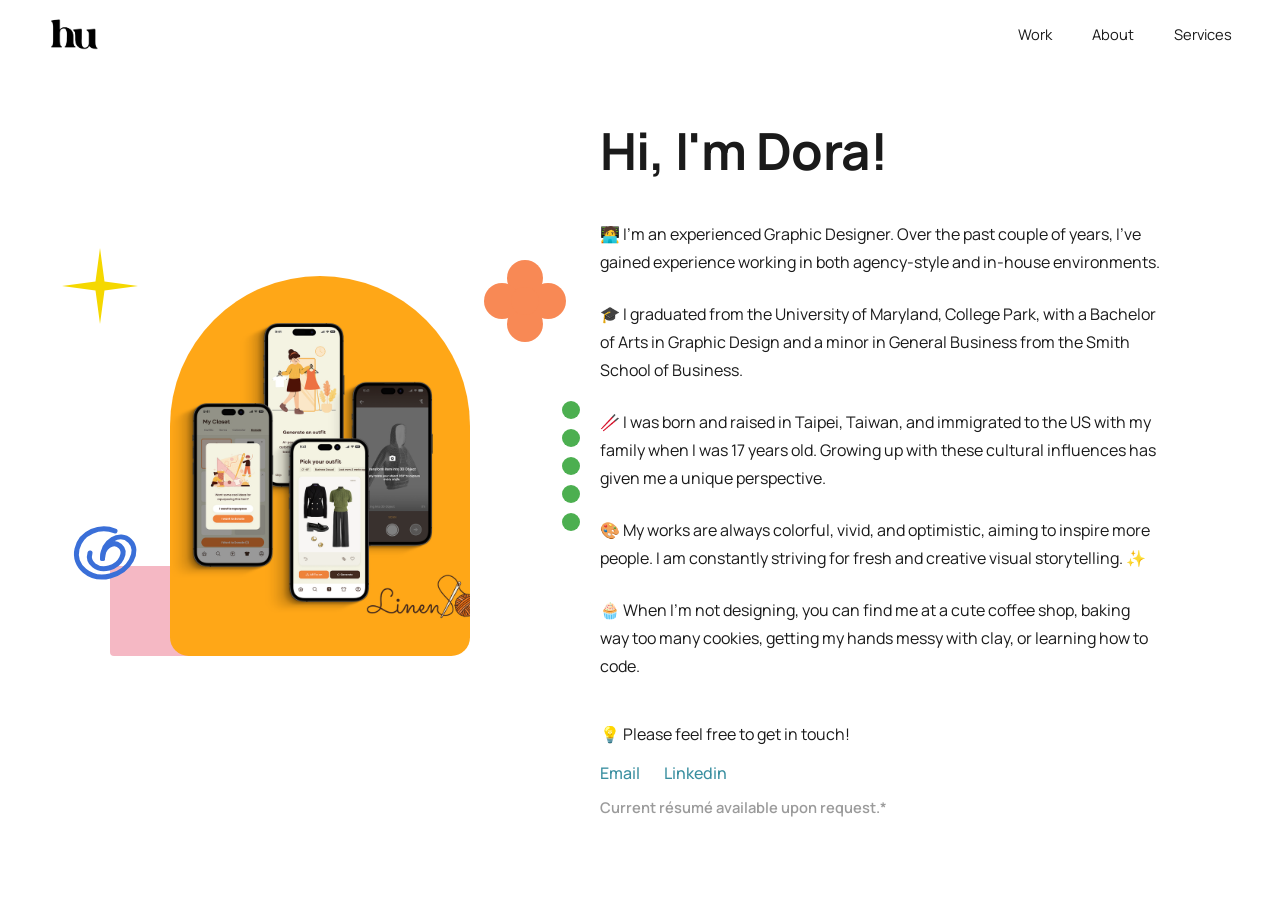
==== about.html @ 2152e041 "Initial portfolio upload" ====
<!DOCTYPE html>
<html lang="en">
<head>
  <meta charset="UTF-8" />
  <meta name="viewport" content="width=device-width, initial-scale=1.0" />
  <title>About — Dora Hu Design</title>
  <meta name="description" content="About Dora Hu — Graphic Designer based in the Washington D.C. area." />
  <link rel="preconnect" href="https://fonts.googleapis.com" />
  <link rel="preconnect" href="https://fonts.gstatic.com" crossorigin />
  <link href="https://fonts.googleapis.com/css2?family=Playfair+Display:ital,wght@1,700&family=Inter:wght@300;400;500;600;700&family=Manrope:wght@400;500;600;700&display=swap" rel="stylesheet" />

  <style>
    *, *::before, *::after { box-sizing: border-box; margin: 0; padding: 0; }

    body {
      font-family: 'Manrope', sans-serif;
      background: #ffffff;
      color: #1a1a1a;
      min-height: 100vh;
      overflow-x: hidden;
    }

    a { text-decoration: none; color: inherit; }

    /* ─── NAV ─────────────────────────────────────────────── */
    nav {
      position: fixed;
      top: 0; left: 0; right: 0;
      z-index: 200;
      display: flex;
      align-items: center;
      justify-content: space-between;
      padding: 1.1rem 3rem;
      background: rgba(255,255,255,0.97);
      backdrop-filter: blur(10px);
    }

    .nav-logo img {
      height: 32px;
      width: auto;
      display: block;
    }

    .nav-links {
      display: flex;
      align-items: center;
      gap: 2.5rem;
      list-style: none;
    }

    .nav-links a {
      font-size: 0.92rem;
      font-weight: 400;
      color: #1a1a1a;
      transition: opacity 0.2s;
    }

    .nav-links a:hover { opacity: 0.45; }

    /* ─── MAIN LAYOUT ─────────────────────────────────────── */
    .page {
      min-height: 100vh;
      display: flex;
      align-items: center;
      padding: 7rem 5rem 5rem;
      gap: 5rem;
      max-width: 1200px;
      margin: 0 auto;
    }

    /* ─── LEFT: PHOTO + DECORATIONS ──────────────────────── */
    .photo-col {
      flex: 0 0 400px;
      position: relative;
      display: flex;
      align-items: center;
      justify-content: center;
    }

    .photo-frame {
      position: relative;
      width: 300px;
      z-index: 2;
    }

    .photo-frame img.main-photo {
      width: 100%;
      height: 380px;
      object-fit: cover;
      object-position: center top;
      border-radius: 160px 160px 20px 20px;
      display: block;
    }

    /* decorative shapes */
    .deco {
      position: absolute;
      pointer-events: none;
    }

    /* yellow starburst — top left */
    .deco-star {
      top: -30px;
      left: -60px;
      width: 80px;
      height: 80px;
      z-index: 3;
    }

    /* orange flower — top right */
    .deco-flower {
      top: -20px;
      right: -50px;
      width: 90px;
      height: 90px;
      z-index: 3;
    }

    /* blue spiral — bottom left */
    .deco-spiral {
      bottom: 60px;
      left: -55px;
      width: 75px;
      height: 75px;
      z-index: 3;
    }

    /* pink rectangle — bottom left */
    .deco-rect {
      bottom: 0;
      left: -10px;
      width: 100px;
      height: 90px;
      background: #f5b8c4;
      z-index: 1;
      border-radius: 4px;
    }

    /* green dots — right side */
    .deco-dots {
      right: -60px;
      top: 50%;
      transform: translateY(-50%);
      display: flex;
      flex-direction: column;
      gap: 10px;
      z-index: 3;
    }

    .deco-dots span {
      display: block;
      width: 18px;
      height: 18px;
      border-radius: 50%;
      background: #4caf50;
    }

    /* ─── RIGHT: TEXT ─────────────────────────────────────── */
    .text-col {
      flex: 1;
    }

    .text-col h1 {
      font-family: 'Manrope', sans-serif;
      font-size: clamp(2.4rem, 4vw, 3.2rem);
      font-weight: 700;
      letter-spacing: -0.01em;
      margin-bottom: 2.2rem;
      color: #1a1a1a;
    }

    .bio-list {
      display: flex;
      flex-direction: column;
      gap: 1.5rem;
      margin-bottom: 2.5rem;
    }

    .bio-item {
      font-size: 1rem;
      line-height: 1.75;
      color: #1a1a1a;
    }

    .contact-label {
      font-size: 1rem;
      line-height: 1.75;
      margin-bottom: 0.85rem;
      color: #1a1a1a;
    }

    .contact-links {
      display: flex;
      gap: 1.5rem;
      margin-bottom: 0.85rem;
    }

    .contact-links a {
      font-size: 1rem;
      font-weight: 500;
      color: #3a8fa0;
      transition: opacity 0.2s;
    }

    .contact-links a:hover { opacity: 0.65; }

    .resume-note {
      font-size: 0.92rem;
      font-weight: 600;
      color: #9b9b9b;
    }

    /* ─── RESPONSIVE ──────────────────────────────────────── */
    @media (max-width: 900px) {
      .page {
        flex-direction: column;
        align-items: center;
        padding: 6rem 2rem 4rem;
        gap: 3rem;
      }

      .photo-col { flex: none; }

      nav { padding: 1rem 1.5rem; }
    }
  </style>
</head>
<body>

  <!-- NAV -->
  <nav>
    <a href="/" class="nav-logo">
      <img src="HU_Logo.png" alt="Dora Hu Design" />
    </a>
    <ul class="nav-links">
      <li><a href="/">Work</a></li>
      <li><a href="/about.html">About</a></li>
      <li><a href="/#services">Services</a></li>
    </ul>
  </nav>

  <!-- MAIN -->
  <main class="page">

    <!-- LEFT: photo with decorative shapes -->
    <div class="photo-col">

      <!-- yellow starburst -->
      <svg class="deco deco-star" viewBox="0 0 80 80" fill="none" xmlns="http://www.w3.org/2000/svg">
        <path d="M40 2L44.5 35.5L78 40L44.5 44.5L40 78L35.5 44.5L2 40L35.5 35.5Z" fill="#F5D800"/>
        <path d="M40 14L42.5 37.5L66 40L42.5 42.5L40 66L37.5 42.5L14 40L37.5 37.5Z" fill="#F5D800" opacity="0.4"/>
      </svg>

      <!-- orange flower -->
      <svg class="deco deco-flower" viewBox="0 0 90 90" fill="none" xmlns="http://www.w3.org/2000/svg">
        <circle cx="45" cy="22" r="18" fill="#F88955"/>
        <circle cx="45" cy="68" r="18" fill="#F88955"/>
        <circle cx="22" cy="45" r="18" fill="#F88955"/>
        <circle cx="68" cy="45" r="18" fill="#F88955"/>
        <circle cx="45" cy="45" r="14" fill="#F88955"/>
      </svg>

      <!-- blue spiral -->
      <svg class="deco deco-spiral" viewBox="0 0 75 75" fill="none" xmlns="http://www.w3.org/2000/svg">
        <path d="M37.5 37.5 C37.5 20 55 10 65 20 C75 30 65 50 45 55 C25 60 8 45 12 28 C16 11 35 4 50 10" stroke="#3a6fd8" stroke-width="5" stroke-linecap="round" fill="none"/>
        <path d="M37.5 37.5 C37.5 26 48 19 55 25 C62 31 56 44 44 47 C32 50 22 42 25 32" stroke="#3a6fd8" stroke-width="5" stroke-linecap="round" fill="none"/>
      </svg>

      <!-- pink rectangle -->
      <div class="deco deco-rect"></div>

      <!-- photo -->
      <div class="photo-frame">
        <img class="main-photo" src="Hero_image-01.png" alt="Dora Hu" />
      </div>

      <!-- green dots -->
      <div class="deco deco-dots">
        <span></span>
        <span></span>
        <span></span>
        <span></span>
        <span></span>
      </div>

    </div>

    <!-- RIGHT: text -->
    <div class="text-col">
      <h1>Hi, I'm Dora!</h1>

      <div class="bio-list">
        <p class="bio-item">🧑‍💻 I'm an experienced Graphic Designer. Over the past couple of years, I've gained experience working in both agency-style and in-house environments.</p>
        <p class="bio-item">🎓 I graduated from the University of Maryland, College Park, with a Bachelor of Arts in Graphic Design and a minor in General Business from the Smith School of Business.</p>
        <p class="bio-item">🥢 I was born and raised in Taipei, Taiwan, and immigrated to the US with my family when I was 17 years old. Growing up with these cultural influences has given me a unique perspective.</p>
        <p class="bio-item">🎨 My works are always colorful, vivid, and optimistic, aiming to inspire more people. I am constantly striving for fresh and creative visual storytelling. ✨</p>
        <p class="bio-item">🧁 When I'm not designing, you can find me at a cute coffee shop, baking way too many cookies, getting my hands messy with clay, or learning how to code.</p>
      </div>

      <p class="contact-label">💡 Please feel free to get in touch!</p>
      <div class="contact-links">
        <a href="mailto:dorahudesign@gmail.com">Email</a>
        <a href="https://www.linkedin.com/in/dorahudesign" target="_blank" rel="noopener">Linkedin</a>
      </div>
      <p class="resume-note">Current résumé available upon request.*</p>
    </div>

  </main>

</body>
</html>
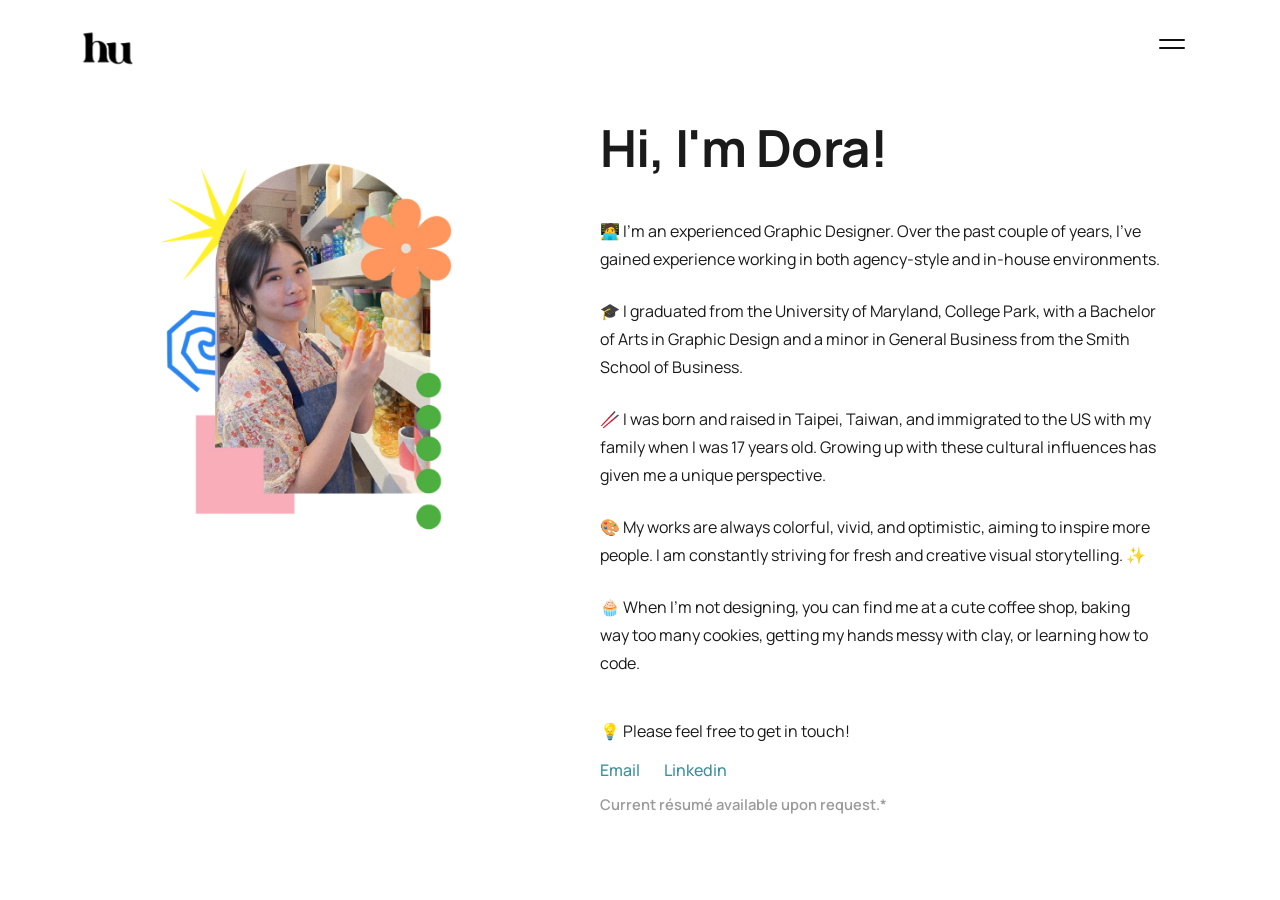
==== commit d80320f4: "Add animated filter toggle bar to works section Adds All / Graphic Design / UI/UX Design / Digital M" ====
--- a/about.html
+++ b/about.html
@@ -5,6 +5,7 @@
   <meta name="viewport" content="width=device-width, initial-scale=1.0" />
   <title>About — Dora Hu Design</title>
   <meta name="description" content="About Dora Hu — Graphic Designer based in the Washington D.C. area." />
+  
   <link rel="preconnect" href="https://fonts.googleapis.com" />
   <link rel="preconnect" href="https://fonts.gstatic.com" crossorigin />
   <link href="https://fonts.googleapis.com/css2?family=Playfair+Display:ital,wght@1,700&family=Inter:wght@300;400;500;600;700&family=Manrope:wght@400;500;600;700&display=swap" rel="stylesheet" />
@@ -30,13 +31,18 @@
       display: flex;
       align-items: center;
       justify-content: space-between;
-      padding: 1.1rem 3rem;
-      background: rgba(255,255,255,0.97);
+      padding: 1rem 3rem;
+      background: rgba(255,255,255,0.95);
       backdrop-filter: blur(10px);
     }
 
+    .nav-logo {
+      display: flex;
+      align-items: center;
+    }
+
     .nav-logo img {
-      height: 32px;
+      height: 36px;
       width: auto;
       display: block;
     }
@@ -44,51 +50,53 @@
     .nav-links {
       display: flex;
       align-items: center;
-      gap: 2.5rem;
+      gap: 2.25rem;
       list-style: none;
     }
 
     .nav-links a {
-      font-size: 0.92rem;
+      font-family: 'Manrope', sans-serif;
+      font-size: 0.9rem;
       font-weight: 400;
       color: #1a1a1a;
+      text-decoration: none;
       transition: opacity 0.2s;
     }
 
-    .nav-links a:hover { opacity: 0.45; }
+    .nav-links a:hover { opacity: 0.5; }
 
     /* ─── MAIN LAYOUT ─────────────────────────────────────── */
     .page {
       min-height: 100vh;
       display: flex;
-      align-items: center;
+      align-items: flex-start;
       padding: 7rem 5rem 5rem;
       gap: 5rem;
       max-width: 1200px;
       margin: 0 auto;
     }
 
-    /* ─── LEFT: PHOTO + DECORATIONS ──────────────────────── */
+    /* ─── LEFT: PHOTO ─────────────────────────────────────── */
     .photo-col {
       flex: 0 0 400px;
       position: relative;
       display: flex;
-      align-items: center;
+      align-items: flex-start;
       justify-content: center;
     }
 
     .photo-frame {
       position: relative;
-      width: 300px;
+      width: 360px;
       z-index: 2;
     }
 
     .photo-frame img.main-photo {
       width: 100%;
-      height: 380px;
+      height: 450px;
       object-fit: cover;
       object-position: center top;
-      border-radius: 160px 160px 20px 20px;
+      border-radius: 200px 200px 20px 20px;
       display: block;
     }
 
@@ -210,8 +218,61 @@
       color: #9b9b9b;
     }
 
+    /* ─── HAMBURGER ───────────────────────────────────────── */
+    .nav-hamburger {
+      display: none;
+      flex-direction: column;
+      justify-content: center;
+      gap: 5px;
+      background: none;
+      border: none;
+      padding: 4px;
+      cursor: pointer;
+      z-index: 9999;
+      position: relative;
+    }
+
+    .nav-hamburger span {
+      display: block;
+      width: 22px;
+      height: 2px;
+      background: #1a1a1a;
+      border-radius: 2px;
+      transition: transform 0.25s ease, opacity 0.2s ease;
+    }
+
+    .nav-hamburger.open span:nth-child(1) { transform: translateY(7px) rotate(45deg); }
+    .nav-hamburger.open span:nth-child(2) { opacity: 0; }
+    .nav-hamburger.open span:nth-child(3) { transform: translateY(-7px) rotate(-45deg); }
+
     /* ─── RESPONSIVE ──────────────────────────────────────── */
-    @media (max-width: 900px) {
+    @media (max-width: 620px) {
+      nav { padding: 1rem 1.5rem; }
+
+      .nav-links {
+        display: none;
+        position: fixed;
+        top: 0; left: 0;
+        width: 100vw;
+        height: 100vh;
+        background: #ffffff;
+        flex-direction: column;
+        align-items: center;
+        justify-content: center;
+        gap: 2.5rem;
+        z-index: 9000;
+      }
+
+      .nav-links.open { display: flex; }
+
+      .nav-links a {
+        font-size: 1.6rem;
+        font-weight: 700;
+        color: #1a1a1a;
+      }
+
+      .nav-hamburger { display: flex; }
+
       .page {
         flex-direction: column;
         align-items: center;
@@ -221,22 +282,53 @@
 
       .photo-col { flex: none; }
 
-      nav { padding: 1rem 1.5rem; }
+      .photo-frame { width: 280px; }
+
+      .photo-frame img.main-photo { height: 340px; }
     }
   </style>
+  <script>
+    (function(){
+      var c=document.createElement("canvas");c.width=64;c.height=64;
+      var ctx=c.getContext("2d"),img=new Image();
+      img.onload=function(){
+        var pad=2,size=64-pad*2,sc=Math.min(size/img.width,size/img.height);
+        var w=img.width*sc,h=img.height*sc;
+        ctx.drawImage(img,(64-w)/2,(64-h)/2,w,h);
+        var l=document.createElement("link");l.rel="icon";l.type="image/png";
+        l.href=c.toDataURL("image/png");document.head.appendChild(l);
+      };img.src="HU_Logo.png";
+    })();
+  </script>
+  <!-- Google Analytics -->
+  <script async src="https://www.googletagmanager.com/gtag/js?id=G-CXSVPXK3VE"></script>
+  <script>
+    window.dataLayer = window.dataLayer || [];
+    function gtag(){dataLayer.push(arguments);}
+    gtag('js', new Date());
+    gtag('config', 'G-CXSVPXK3VE');
+  </script>
+  <link rel="stylesheet" href="BubbleMenu-v2.css" />
+  <script src="https://cdnjs.cloudflare.com/ajax/libs/gsap/3.12.5/gsap.min.js"></script>
+  <script src="BubbleMenu-v2.js"></script>
 </head>
 <body>
 
   <!-- NAV -->
   <nav>
-    <a href="/" class="nav-logo">
+    <a href="portfolio.html" class="nav-logo">
       <img src="HU_Logo.png" alt="Dora Hu Design" />
     </a>
-    <ul class="nav-links">
-      <li><a href="/">Work</a></li>
-      <li><a href="/about.html">About</a></li>
-      <li><a href="/#services">Services</a></li>
+    <ul class="nav-links" id="nav-links">
+    <li><a href="portfolio.html">Work</a></li>
+    <li><a href="about.html">About</a></li>
+    <li><a href="services.html">Services</a></li>
+    <li><a href="#">Playground</a></li>
+    <li><a href="#">Photography</a></li>
     </ul>
+    <button class="nav-hamburger" id="hamburger" aria-label="Menu">
+      <span></span><span></span><span></span>
+    </button>
   </nav>
 
   <!-- MAIN -->
@@ -245,42 +337,9 @@
     <!-- LEFT: photo with decorative shapes -->
     <div class="photo-col">
 
-      <!-- yellow starburst -->
-      <svg class="deco deco-star" viewBox="0 0 80 80" fill="none" xmlns="http://www.w3.org/2000/svg">
-        <path d="M40 2L44.5 35.5L78 40L44.5 44.5L40 78L35.5 44.5L2 40L35.5 35.5Z" fill="#F5D800"/>
-        <path d="M40 14L42.5 37.5L66 40L42.5 42.5L40 66L37.5 42.5L14 40L37.5 37.5Z" fill="#F5D800" opacity="0.4"/>
-      </svg>
-
-      <!-- orange flower -->
-      <svg class="deco deco-flower" viewBox="0 0 90 90" fill="none" xmlns="http://www.w3.org/2000/svg">
-        <circle cx="45" cy="22" r="18" fill="#F88955"/>
-        <circle cx="45" cy="68" r="18" fill="#F88955"/>
-        <circle cx="22" cy="45" r="18" fill="#F88955"/>
-        <circle cx="68" cy="45" r="18" fill="#F88955"/>
-        <circle cx="45" cy="45" r="14" fill="#F88955"/>
-      </svg>
-
-      <!-- blue spiral -->
-      <svg class="deco deco-spiral" viewBox="0 0 75 75" fill="none" xmlns="http://www.w3.org/2000/svg">
-        <path d="M37.5 37.5 C37.5 20 55 10 65 20 C75 30 65 50 45 55 C25 60 8 45 12 28 C16 11 35 4 50 10" stroke="#3a6fd8" stroke-width="5" stroke-linecap="round" fill="none"/>
-        <path d="M37.5 37.5 C37.5 26 48 19 55 25 C62 31 56 44 44 47 C32 50 22 42 25 32" stroke="#3a6fd8" stroke-width="5" stroke-linecap="round" fill="none"/>
-      </svg>
-
-      <!-- pink rectangle -->
-      <div class="deco deco-rect"></div>
-
       <!-- photo -->
       <div class="photo-frame">
-        <img class="main-photo" src="Hero_image-01.png" alt="Dora Hu" />
-      </div>
-
-      <!-- green dots -->
-      <div class="deco deco-dots">
-        <span></span>
-        <span></span>
-        <span></span>
-        <span></span>
-        <span></span>
+        <img class="main-photo" src="Dora-protrait.png" alt="Dora Hu" />
       </div>
 
     </div>
@@ -307,5 +366,24 @@
 
   </main>
 
+
+  <script>
+    const hamburger = document.getElementById('hamburger');
+    const navLinks = document.getElementById('nav-links');
+
+    hamburger.addEventListener('click', () => {
+      hamburger.classList.toggle('open');
+      navLinks.classList.toggle('open');
+    });
+
+    // Close menu when a link is clicked
+    navLinks.querySelectorAll('a').forEach(link => {
+      link.addEventListener('click', () => {
+        hamburger.classList.remove('open');
+        navLinks.classList.remove('open');
+      });
+    });
+  </script>
+
 </body>
 </html>
--- a/BubbleMenu-v2.css
+++ b/BubbleMenu-v2.css
@@ -0,0 +1,268 @@
+.bubble-menu {
+  background: rgba(255, 255, 255, 0.95) !important;
+  backdrop-filter: blur(10px) !important;
+  -webkit-backdrop-filter: blur(10px) !important;
+  left: 0;
+  right: 0;
+  top: 0;
+  display: flex !important;
+  align-items: center !important;
+  justify-content: space-between !important;
+  gap: 16px;
+  padding: 0.75em 5em 0.75em 2em;
+  pointer-events: none;
+  z-index: 99;
+}
+
+.bubble-menu.fixed {
+  position: fixed;
+}
+
+.bubble-menu.absolute {
+  position: absolute;
+}
+
+.bubble-menu .bubble {
+  --bubble-size: 48px;
+  width: var(--bubble-size);
+  height: var(--bubble-size);
+  border-radius: 50%;
+  background: #fff;
+  box-shadow: 0 4px 16px rgba(0, 0, 0, 0.12);
+  display: inline-flex;
+  align-items: center;
+  justify-content: center;
+  pointer-events: auto;
+}
+
+.bubble-menu .logo-bubble,
+.bubble-menu .toggle-bubble {
+  will-change: transform;
+}
+
+.bubble-menu .logo-bubble {
+  width: auto;
+  height: var(--bubble-size);
+  padding: 0;
+  border-radius: 0;
+  background: transparent !important;
+  box-shadow: none;
+  gap: 8px;
+  margin-top: 0.5em;
+}
+
+.bubble-menu .toggle-bubble {
+  width: var(--bubble-size);
+  height: var(--bubble-size);
+  box-shadow: none;
+  background: transparent !important;
+  border-radius: 0;
+}
+
+.bubble-menu .bubble-logo {
+  max-height: 60%;
+  max-width: 100%;
+  object-fit: contain;
+  display: block;
+}
+
+.bubble-menu .logo-content {
+  --logo-max-height: 60%;
+  --logo-max-width: 100%;
+  display: inline-flex;
+  align-items: center;
+  justify-content: center;
+  width: 120px;
+  height: 100%;
+}
+
+.bubble-menu .logo-content > img,
+.bubble-menu .logo-content > svg {
+  max-height: var(--logo-max-height);
+  max-width: var(--logo-max-width);
+}
+
+.bubble-menu .menu-btn {
+  border: none;
+  background: #fff;
+  cursor: pointer;
+  display: flex;
+  flex-direction: column;
+  align-items: center;
+  justify-content: center;
+  padding: 0;
+}
+
+.bubble-menu .menu-line {
+  width: 26px;
+  height: 2px;
+  background: #111;
+  border-radius: 2px;
+  display: block;
+  margin: 0 auto;
+  transition:
+    transform 0.3s ease,
+    opacity 0.3s ease;
+  transform-origin: center;
+}
+
+.bubble-menu .menu-line + .menu-line {
+  margin-top: 6px;
+}
+
+.bubble-menu .menu-btn.open .menu-line:first-child {
+  transform: translateY(4px) rotate(45deg);
+}
+
+.bubble-menu .menu-btn.open .menu-line:last-child {
+  transform: translateY(-4px) rotate(-45deg);
+}
+
+@media (max-width: 767px) {
+  .bubble-menu {
+    padding: 0.75em 1.25em 0.75em 0 !important;
+  }
+}
+
+@media (min-width: 768px) {
+  .bubble-menu .bubble {
+    --bubble-size: 56px;
+  }
+
+  .bubble-menu .logo-bubble {
+    padding: 0 16px;
+  }
+}
+
+.bubble-menu-items {
+  inset: 0;
+  display: none;
+  align-items: center;
+  justify-content: center;
+  pointer-events: none;
+  z-index: 98;
+}
+
+.bubble-menu-items.fixed {
+  position: fixed;
+}
+
+.bubble-menu-items.absolute {
+  position: absolute;
+}
+
+.bubble-menu-items .pill-list {
+  list-style: none;
+  margin: 0;
+  padding: 0 24px;
+  display: flex;
+  flex-wrap: wrap;
+  gap: 0;
+  row-gap: 4px;
+  width: 100%;
+  max-width: 1600px;
+  margin-left: auto;
+  margin-right: auto;
+  pointer-events: auto;
+  justify-content: stretch;
+}
+
+.bubble-menu-items .pill-col {
+  display: flex;
+  justify-content: center;
+  align-items: stretch;
+  flex: 0 0 calc(100% / 3);
+  box-sizing: border-box;
+  overflow: visible;
+}
+
+.bubble-menu-items .pill-col:nth-child(4):nth-last-child(2) {
+  margin-left: calc(100% / 6);
+}
+
+.bubble-menu-items .pill-col:nth-child(4):last-child {
+  margin-left: calc(100% / 3);
+}
+
+.bubble-menu-items .pill-link {
+  --pill-bg: #ffffff;
+  --pill-color: #111;
+  --item-rot: 0deg;
+  --pill-min-h: 160px;
+  --hover-bg: #f3f4f6;
+  --hover-color: #111;
+  width: 100%;
+  min-height: var(--pill-min-h);
+  padding: clamp(1.5rem, 3vw, 8rem) 0;
+  font-size: clamp(1.5rem, 4vw, 4rem);
+  font-weight: 400;
+  line-height: 0;
+  border-radius: 999px;
+  background: var(--pill-bg);
+  color: var(--pill-color);
+  text-decoration: none;
+  box-shadow: 0 4px 14px rgba(0, 0, 0, 0.1);
+  display: flex;
+  align-items: center;
+  justify-content: center;
+  position: relative;
+  transition:
+    background 0.3s ease,
+    color 0.3s ease;
+  will-change: transform;
+  box-sizing: border-box;
+  white-space: nowrap;
+  overflow: hidden;
+  height: 10px;
+  font-family: 'Manrope', sans-serif;
+}
+
+.bubble-menu-items .pill-link .pill-label {
+  display: inline-block;
+  will-change: transform, opacity;
+  height: 1.2em;
+  line-height: 1.2;
+}
+
+/* ── Full-screen pill overlay (all sizes) ───────────────── */
+.bubble-menu-items {
+  align-items: flex-start;
+  padding-top: 200px;
+  overflow-y: auto;
+}
+
+.bubble-menu-items .pill-list {
+  row-gap: 16px;
+}
+
+.bubble-menu-items .pill-col {
+  overflow: visible;
+}
+
+.bubble-menu-items .pill-link {
+  font-size: clamp(1.2rem, 3vw, 4rem);
+  padding: clamp(1rem, 2vw, 2rem) 0;
+  min-height: 80px;
+  transform: rotate(var(--item-rot));
+}
+
+.bubble-menu-items .pill-link:hover {
+  transform: rotate(var(--item-rot)) scale(1.06);
+  background: var(--hover-bg);
+  color: var(--hover-color);
+}
+
+.bubble-menu-items .pill-link:active {
+  transform: rotate(var(--item-rot)) scale(0.94);
+}
+
+/* ── Backdrop ───────────────────────────────────────────── */
+.bubble-menu-backdrop {
+  position: fixed;
+  inset: 0;
+  background: rgba(255, 255, 255, 0.75);
+  backdrop-filter: blur(4px);
+  -webkit-backdrop-filter: blur(4px);
+  z-index: 97;
+  pointer-events: none;
+}
